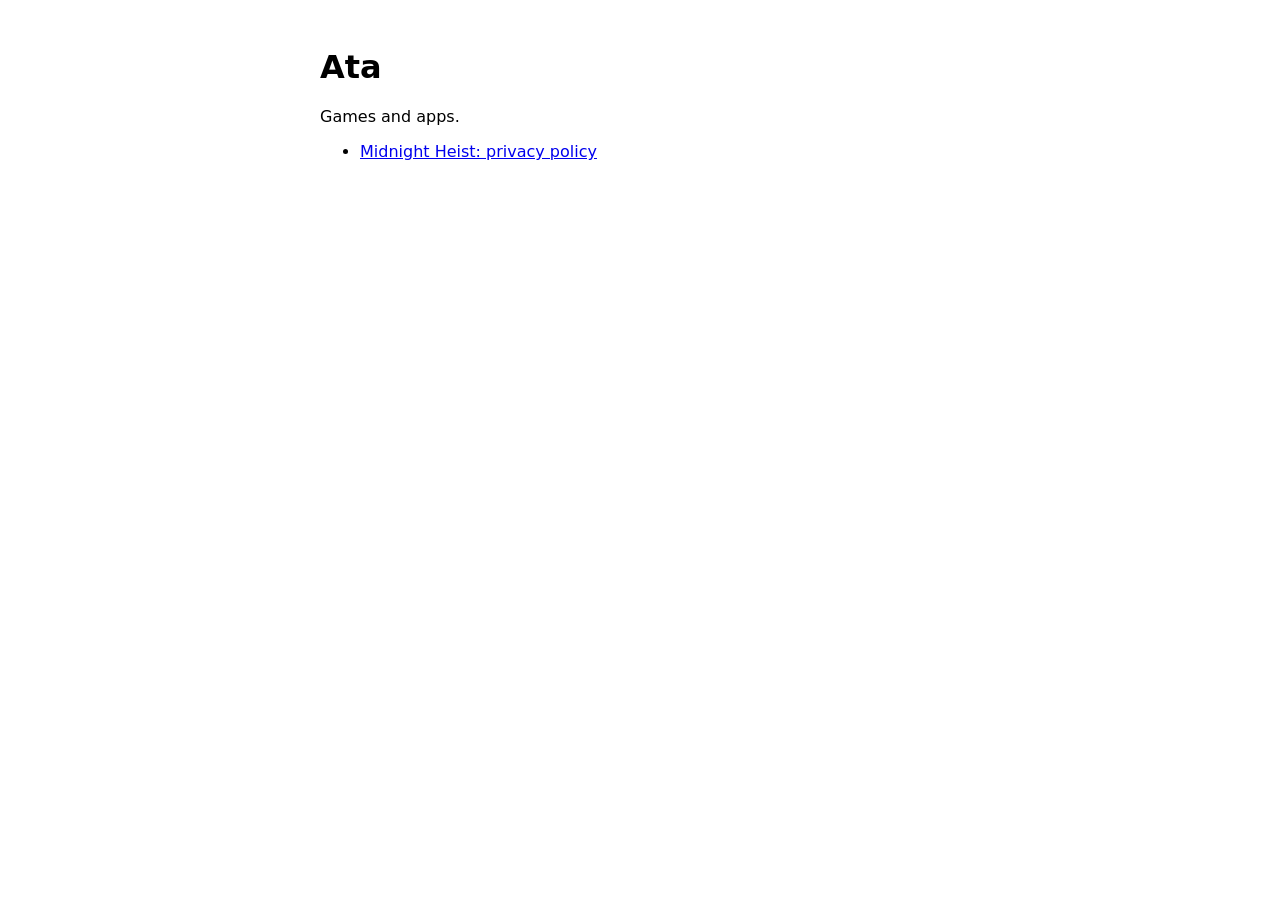
==== index.html @ 6eb3a42e "Site: Midnight Heist privacy policy and app-ads.txt" ====
<!doctype html><html lang="en"><head><meta charset="utf-8"><meta name="viewport" content="width=device-width,initial-scale=1"><title>Ata</title></head>
<body style="font-family:system-ui;max-width:40rem;margin:3rem auto;padding:0 1rem"><h1>Ata</h1><p>Games and apps.</p><ul><li><a href="/midnight-heist/privacy.html">Midnight Heist: privacy policy</a></li></ul></body></html>
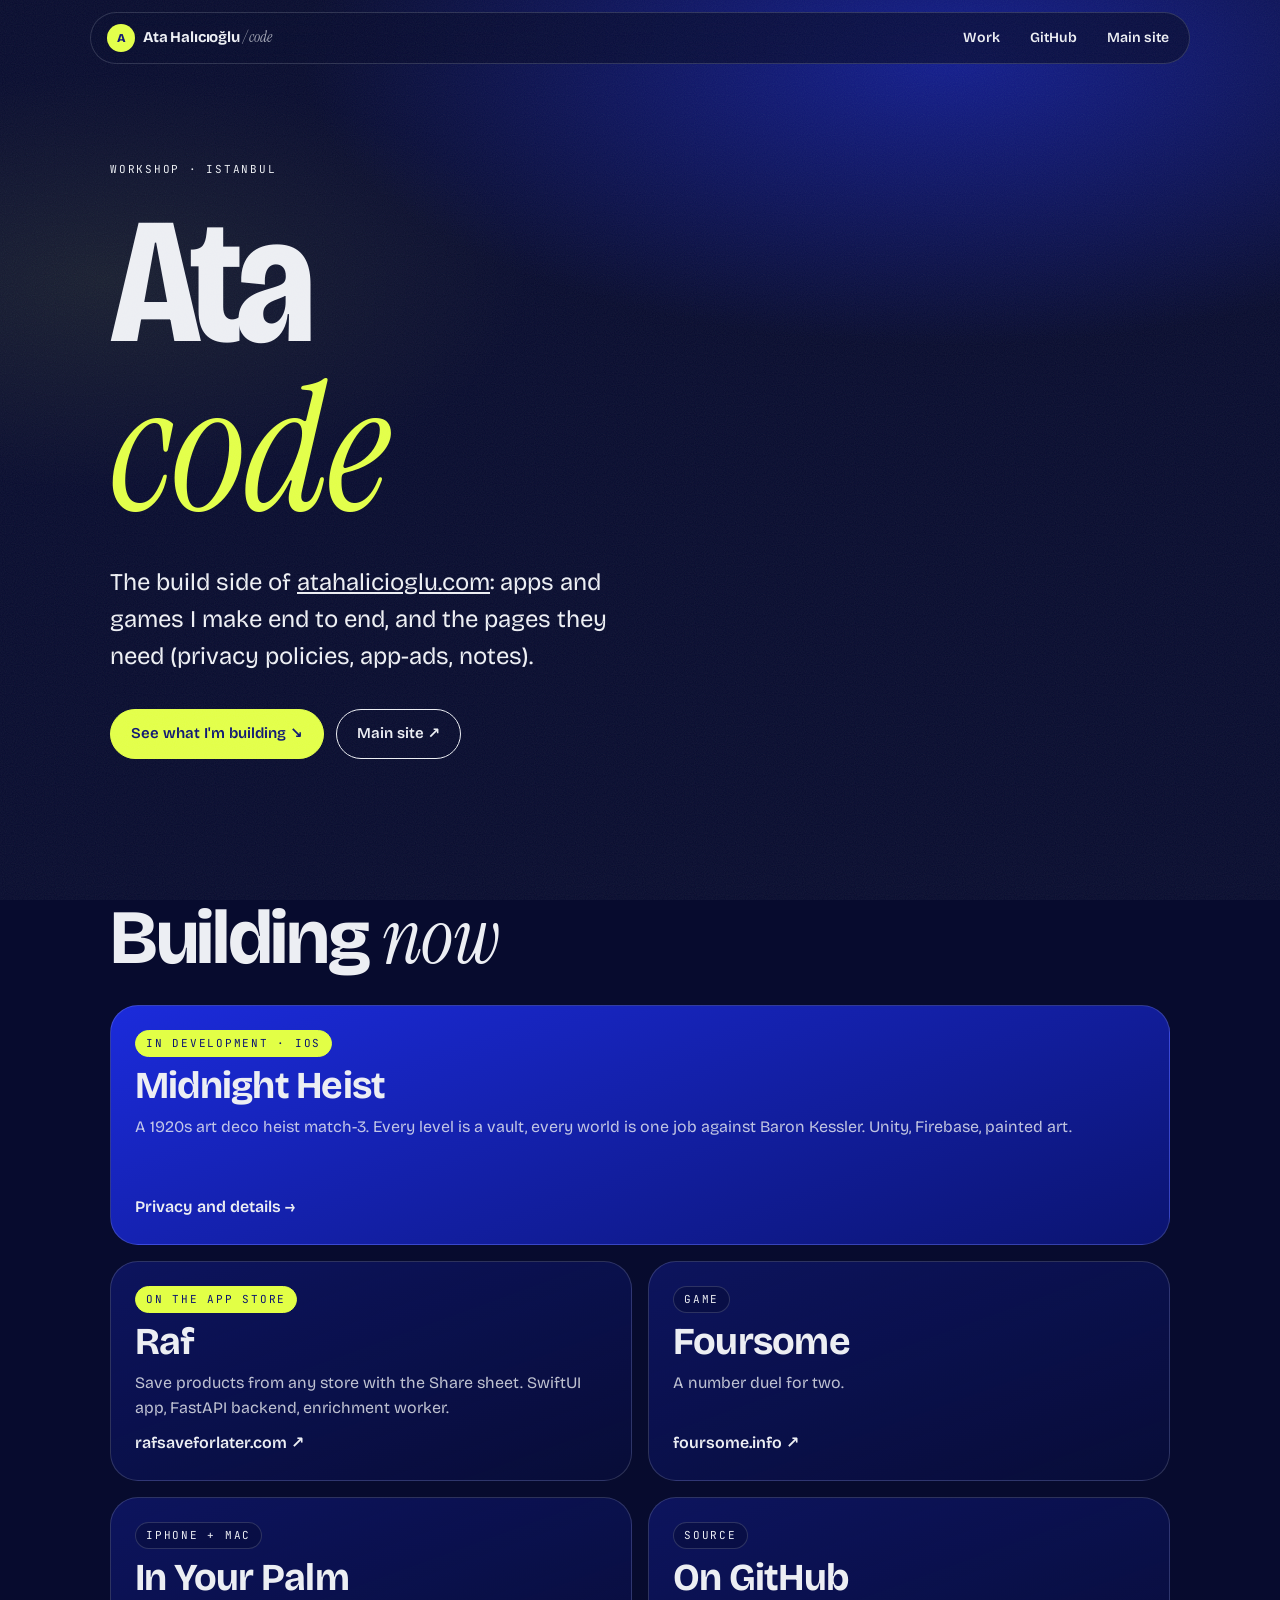
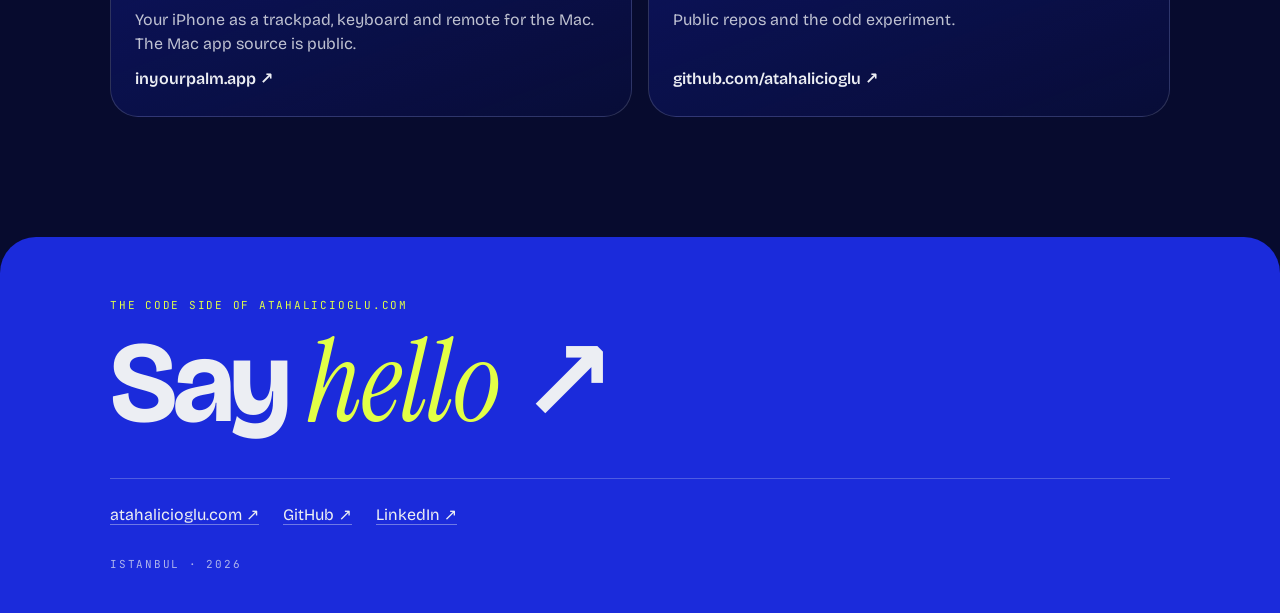
==== commit bd4080e9: "Restyle: night version of atahalicioglu.com, projects, Midnight Heist page, 404" ====
--- a/index.html
+++ b/index.html
@@ -1,2 +1,26 @@
-<!doctype html><html lang="en"><head><meta charset="utf-8"><meta name="viewport" content="width=device-width,initial-scale=1"><title>Ata</title></head>
-<body style="font-family:system-ui;max-width:40rem;margin:3rem auto;padding:0 1rem"><h1>Ata</h1><p>Games and apps.</p><ul><li><a href="/midnight-heist/privacy.html">Midnight Heist: privacy policy</a></li></ul></body></html>
+<!doctype html><html lang="en"><head><meta charset="utf-8"><meta name="viewport" content="width=device-width,initial-scale=1"><meta name="color-scheme" content="dark"><meta name="theme-color" content="#070b2e">
+<title>Ata Halıcıoğlu / code</title><meta name="description" content="Code, builds and notes from Ata Halıcıoğlu: the games and apps behind atahalicioglu.com."><link rel="icon" href="/favicon.svg" type="image/svg+xml">
+<link rel="preconnect" href="https://fonts.googleapis.com"><link rel="preconnect" href="https://fonts.gstatic.com" crossorigin><link href="https://fonts.googleapis.com/css2?family=Bricolage+Grotesque:opsz,wdth,wght@12..96,75..100,200..800&family=Instrument+Serif:ital@0;1&family=JetBrains+Mono:wght@400;600&display=swap" rel="stylesheet"><link rel="stylesheet" href="/styles.css"></head><body>
+<header><div class="bar"><a class="brand" href="/"><span class="mark">A</span><span>Ata Halıcıoğlu <span class="muted em">/ code</span></span></a>
+<nav><a href="/#work">Work</a><a href="https://github.com/atahalicioglu" rel="noopener">GitHub</a><a href="https://atahalicioglu.com" rel="noopener">Main site</a></nav></div></header>
+<main>
+<section class="hero"><div class="glow"></div><div class="wrap" style="position:relative">
+<p class="label rise">Workshop · Istanbul</p>
+<h1 class="display rise" style="margin-top:20px">Ata<br><span class="em hi">code</span></h1>
+<p class="lede rise">The build side of <a href="https://atahalicioglu.com" rel="noopener">atahalicioglu.com</a>: apps and games I make end to end, and the pages they need (privacy policies, app-ads, notes).</p>
+<div class="actions rise"><a class="btn solid" href="#work">See what I'm building ↘</a><a class="btn" href="https://atahalicioglu.com" rel="noopener">Main site ↗</a></div>
+</div></section>
+<section class="block" id="work"><div class="wrap">
+<h2>Building <span class="em">now</span></h2>
+<div class="grid">
+<a class="card feature wide" href="/midnight-heist/"><span class="tag label live">In development · iOS</span><h3>Midnight Heist</h3><p>A 1920s art deco heist match-3. Every level is a vault, every world is one job against Baron Kessler. Unity, Firebase, painted art.</p><span class="go">Privacy and details →</span></a>
+<a class="card" href="https://rafsaveforlater.com" rel="noopener"><span class="tag label live">On the App Store</span><h3>Raf</h3><p>Save products from any store with the Share sheet. SwiftUI app, FastAPI backend, enrichment worker.</p><span class="go">rafsaveforlater.com ↗</span></a>
+<a class="card" href="https://foursome.info" rel="noopener"><span class="tag label">Game</span><h3>Foursome</h3><p>A number duel for two.</p><span class="go">foursome.info ↗</span></a>
+<a class="card" href="https://inyourpalm.app" rel="noopener"><span class="tag label">iPhone + Mac</span><h3>In Your Palm</h3><p>Your iPhone as a trackpad, keyboard and remote for the Mac. The Mac app source is public.</p><span class="go">inyourpalm.app ↗</span></a>
+<a class="card" href="https://github.com/atahalicioglu" rel="noopener"><span class="tag label">Source</span><h3>On GitHub</h3><p>Public repos and the odd experiment.</p><span class="go">github.com/atahalicioglu ↗</span></a>
+</div></div></section>
+</main>
+<footer><div class="wrap"><p class="label hi" style="margin:0">The code side of atahalicioglu.com</p>
+<a class="big" href="https://atahalicioglu.com/contact">Say <span class="em hi">hello</span> ↗</a>
+<ul><li><a href="https://atahalicioglu.com" rel="noopener">atahalicioglu.com ↗</a></li><li><a href="https://github.com/atahalicioglu" rel="noopener">GitHub ↗</a></li><li><a href="https://www.linkedin.com/in/atahalicioglu/" rel="noopener">LinkedIn ↗</a></li></ul>
+<p class="label" style="margin:28px 0 0;opacity:.7">Istanbul · 2026</p></div></footer></body></html>
--- a/styles.css
+++ b/styles.css
@@ -0,0 +1,68 @@
+/* Same family as atahalicioglu.com (Bricolage Grotesque, Instrument Serif, JetBrains Mono, the highlighter yellow),
+   turned around: night instead of paper, because this side is the workshop. */
+:root{--night:#070b2e;--night2:#0b1470;--ink:#1b2bdb;--paper:#eceef3;--hi:#e2ff46;--line:rgba(236,238,243,.16);--ease:cubic-bezier(.2,.8,.2,1)}
+*{box-sizing:border-box}
+html{scroll-behavior:smooth;color-scheme:dark}
+body{margin:0;background:var(--night);color:var(--paper);font-family:"Bricolage Grotesque",ui-sans-serif,system-ui,sans-serif;-webkit-font-smoothing:antialiased;line-height:1.55;overflow-x:hidden}
+body::before{content:"";position:fixed;inset:0;pointer-events:none;z-index:60;opacity:.08;mix-blend-mode:screen;background-image:url("data:image/svg+xml;utf8,<svg xmlns='http://www.w3.org/2000/svg' width='160' height='160'><filter id='n'><feTurbulence type='fractalNoise' baseFrequency='.9' numOctaves='2' stitchTiles='stitch'/></filter><rect width='100%' height='100%' filter='url(%23n)'/></svg>")}
+::selection{background:var(--hi);color:var(--night2)}
+a{color:inherit}
+:focus-visible{outline:2px solid var(--hi);outline-offset:3px;border-radius:4px}
+.wrap{max-width:1100px;margin:0 auto;padding:0 20px}
+.label{font-family:"JetBrains Mono",ui-monospace,monospace;font-size:11px;text-transform:uppercase;letter-spacing:.16em}
+.em{font-family:"Instrument Serif",Georgia,serif;font-style:italic;font-weight:400;letter-spacing:-.01em}
+.display{font-weight:700;letter-spacing:-.035em;line-height:.94;margin:0;font-stretch:85%}
+.hi{color:var(--hi)}
+.muted{opacity:.68}
+
+/* glow behind the hero: ink blue, like the main site's field */
+.glow{position:absolute;inset:-20% -10% auto -10%;height:90%;pointer-events:none;background:radial-gradient(60% 55% at 70% 30%,rgba(27,43,219,.55),transparent 70%),radial-gradient(40% 40% at 15% 60%,rgba(226,255,70,.08),transparent 70%)}
+
+header{position:fixed;inset:0 0 auto 0;z-index:50;padding:12px}
+.bar{max-width:1100px;margin:0 auto;display:flex;align-items:center;justify-content:space-between;gap:8px;border:1px solid var(--line);border-radius:999px;background:rgba(7,11,46,.7);backdrop-filter:blur(18px);-webkit-backdrop-filter:blur(18px);padding:6px 6px 6px 16px}
+.brand{display:flex;align-items:center;gap:8px;text-decoration:none;font-weight:700;letter-spacing:-.01em;font-size:15px}
+.mark{display:grid;place-items:center;width:28px;height:28px;border-radius:50%;background:var(--hi);color:var(--night2);font-size:12px;font-weight:800}
+nav{display:flex;gap:2px}
+nav a{text-decoration:none;font-size:14px;font-weight:600;padding:8px 14px;border-radius:999px;transition:background .3s var(--ease),color .3s var(--ease)}
+nav a:hover{background:var(--hi);color:var(--night2)}
+
+.btn{display:inline-flex;align-items:center;gap:8px;border:1.5px solid currentColor;border-radius:999px;padding:12px 20px;font-weight:600;font-size:15px;text-decoration:none;transition:background .35s var(--ease),color .35s var(--ease),transform .35s var(--ease)}
+.btn:hover{background:var(--hi);color:var(--night2);border-color:var(--hi)}
+.btn:active{transform:scale(.97)}
+.btn.solid{background:var(--hi);color:var(--night2);border-color:var(--hi)}
+.btn.solid:hover{background:var(--paper);border-color:var(--paper)}
+
+.hero{position:relative;overflow:hidden;padding:150px 0 70px}
+.hero h1{font-size:clamp(56px,14vw,190px)}
+.hero p.lede{max-width:34rem;font-size:clamp(18px,2.2vw,24px);margin:28px 0 0;opacity:.85}
+.actions{display:flex;flex-wrap:wrap;gap:12px;margin-top:34px}
+
+section.block{padding:70px 0 10px}
+h2{font-size:clamp(36px,6vw,80px);margin:0 0 28px;font-weight:700;letter-spacing:-.03em;line-height:1}
+.grid{display:grid;gap:16px}
+@media(min-width:760px){.grid{grid-template-columns:1fr 1fr}.grid .wide{grid-column:span 2}}
+.card{position:relative;display:flex;flex-direction:column;gap:10px;min-height:200px;padding:24px;border:1px solid var(--line);border-radius:28px;background:linear-gradient(160deg,rgba(27,43,219,.28),rgba(27,43,219,.06));text-decoration:none;transition:transform .45s var(--ease),border-color .3s,background .3s}
+a.card:hover{transform:translateY(-4px);border-color:var(--hi)}
+.card h3{margin:0;font-size:clamp(26px,3.2vw,38px);font-weight:700;letter-spacing:-.02em;line-height:1.02}
+.card p{margin:0;opacity:.8}
+.card .go{margin-top:auto;font-weight:600}
+.card.feature{background:linear-gradient(160deg,#1b2bdb,#0b1470);min-height:240px}
+.tag{align-self:flex-start;border:1px solid var(--line);border-radius:999px;padding:4px 10px;background:rgba(7,11,46,.4)}
+.tag.live{background:var(--hi);color:var(--night2);border-color:var(--hi)}
+
+footer{margin-top:110px;border-radius:36px 36px 0 0;background:var(--ink);padding:60px 0 40px}
+footer .big{font-size:clamp(44px,9vw,120px);font-weight:700;letter-spacing:-.035em;line-height:.95;margin:14px 0 0;display:block;text-decoration:none}
+footer ul{list-style:none;margin:40px 0 0;padding:24px 0 0;border-top:1px solid rgba(236,238,243,.25);display:flex;flex-wrap:wrap;gap:8px 24px}
+footer li a{text-decoration:none;border-bottom:1px solid rgba(236,238,243,.4)}
+footer li a:hover{border-color:var(--hi);color:var(--hi)}
+
+/* policy page */
+.doc{padding:130px 0 20px;max-width:46rem}
+.doc h1{font-size:clamp(40px,8vw,84px)}
+.doc h2{font-size:clamp(24px,3vw,32px);margin:42px 0 10px;letter-spacing:-.02em}
+.doc p,.doc li{font-size:17px;opacity:.9}
+.doc ul{padding-left:1.2em}
+.doc a{color:var(--hi);text-underline-offset:3px}
+
+@media(prefers-reduced-motion:no-preference){.rise{animation:rise .8s var(--ease) both}.rise:nth-child(2){animation-delay:.08s}.rise:nth-child(3){animation-delay:.16s}}
+@keyframes rise{from{opacity:0;transform:translateY(18px)}to{opacity:1;transform:none}}
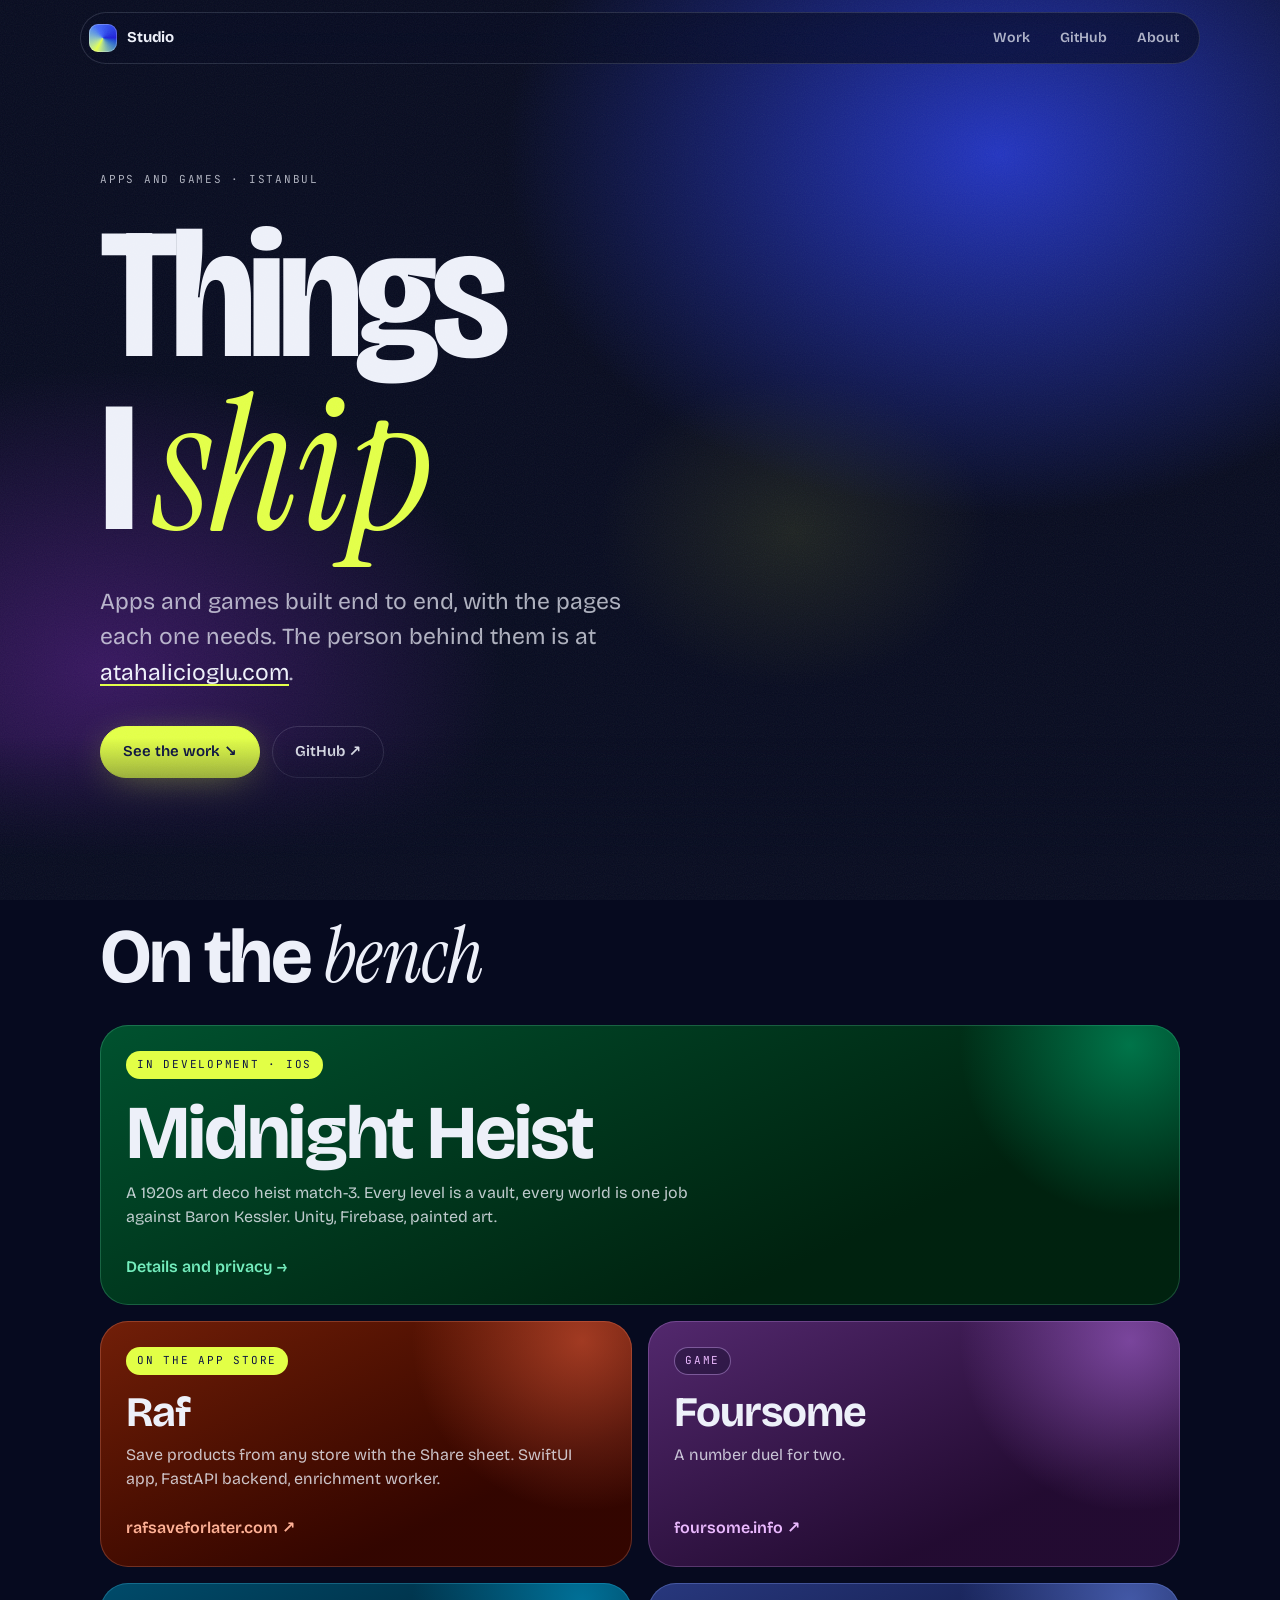
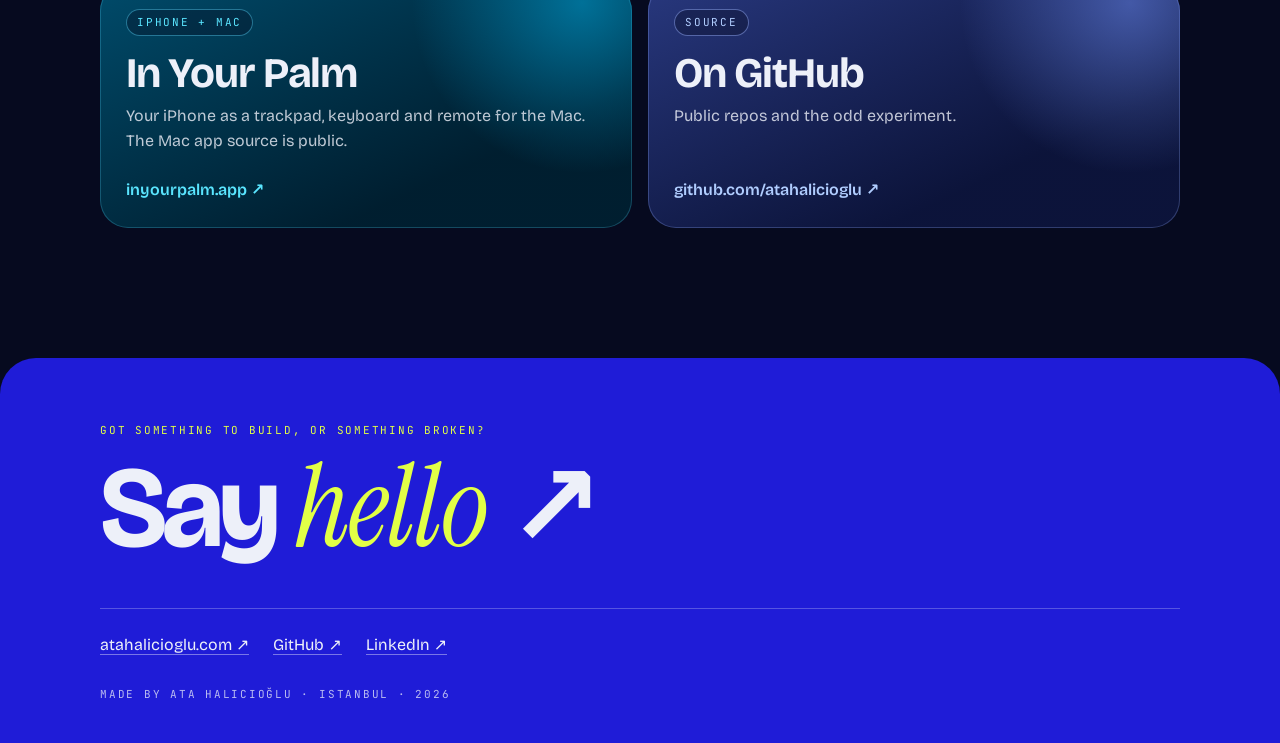
==== commit 284a8560: "Studio redesign: OKLCH colour system, per-project hues, 'Things I ship' hero; fix policy page gutter" ====
--- a/index.html
+++ b/index.html
@@ -1,26 +1,26 @@
-<!doctype html><html lang="en"><head><meta charset="utf-8"><meta name="viewport" content="width=device-width,initial-scale=1"><meta name="color-scheme" content="dark"><meta name="theme-color" content="#070b2e">
-<title>Ata Halıcıoğlu / code</title><meta name="description" content="Code, builds and notes from Ata Halıcıoğlu: the games and apps behind atahalicioglu.com."><link rel="icon" href="/favicon.svg" type="image/svg+xml">
+<!doctype html><html lang="en"><head><meta charset="utf-8"><meta name="viewport" content="width=device-width,initial-scale=1"><meta name="color-scheme" content="dark"><meta name="theme-color" content="#0a0d24">
+<title>Studio: apps and games</title><meta name="description" content="Apps and games built end to end, with the pages each one needs."><link rel="icon" href="/favicon.svg" type="image/svg+xml">
 <link rel="preconnect" href="https://fonts.googleapis.com"><link rel="preconnect" href="https://fonts.gstatic.com" crossorigin><link href="https://fonts.googleapis.com/css2?family=Bricolage+Grotesque:opsz,wdth,wght@12..96,75..100,200..800&family=Instrument+Serif:ital@0;1&family=JetBrains+Mono:wght@400;600&display=swap" rel="stylesheet"><link rel="stylesheet" href="/styles.css"></head><body>
-<header><div class="bar"><a class="brand" href="/"><span class="mark">A</span><span>Ata Halıcıoğlu <span class="muted em">/ code</span></span></a>
-<nav><a href="/#work">Work</a><a href="https://github.com/atahalicioglu" rel="noopener">GitHub</a><a href="https://atahalicioglu.com" rel="noopener">Main site</a></nav></div></header>
+<header><div class="bar"><a class="brand" href="/" aria-label="Studio home"><span class="mark"></span><span>Studio</span></a>
+<nav><a href="/#work">Work</a><a href="https://github.com/atahalicioglu" rel="noopener">GitHub</a><a href="https://atahalicioglu.com" rel="noopener">About</a></nav></div></header>
 <main>
 <section class="hero"><div class="glow"></div><div class="wrap" style="position:relative">
-<p class="label rise">Workshop · Istanbul</p>
-<h1 class="display rise" style="margin-top:20px">Ata<br><span class="em hi">code</span></h1>
-<p class="lede rise">The build side of <a href="https://atahalicioglu.com" rel="noopener">atahalicioglu.com</a>: apps and games I make end to end, and the pages they need (privacy policies, app-ads, notes).</p>
-<div class="actions rise"><a class="btn solid" href="#work">See what I'm building ↘</a><a class="btn" href="https://atahalicioglu.com" rel="noopener">Main site ↗</a></div>
+<p class="label rise soft">Apps and games · Istanbul</p>
+<h1 class="display rise" style="margin-top:22px">Things<br>I <span class="em hi">ship</span></h1>
+<p class="lede rise">Apps and games built end to end, with the pages each one needs. The person behind them is at <a href="https://atahalicioglu.com" rel="noopener">atahalicioglu.com</a>.</p>
+<div class="actions rise"><a class="btn solid" href="#work">See the work ↘</a><a class="btn" href="https://github.com/atahalicioglu" rel="noopener">GitHub ↗</a></div>
 </div></section>
 <section class="block" id="work"><div class="wrap">
-<h2>Building <span class="em">now</span></h2>
+<h2>On the <span class="em">bench</span></h2>
 <div class="grid">
-<a class="card feature wide" href="/midnight-heist/"><span class="tag label live">In development · iOS</span><h3>Midnight Heist</h3><p>A 1920s art deco heist match-3. Every level is a vault, every world is one job against Baron Kessler. Unity, Firebase, painted art.</p><span class="go">Privacy and details →</span></a>
-<a class="card" href="https://rafsaveforlater.com" rel="noopener"><span class="tag label live">On the App Store</span><h3>Raf</h3><p>Save products from any store with the Share sheet. SwiftUI app, FastAPI backend, enrichment worker.</p><span class="go">rafsaveforlater.com ↗</span></a>
-<a class="card" href="https://foursome.info" rel="noopener"><span class="tag label">Game</span><h3>Foursome</h3><p>A number duel for two.</p><span class="go">foursome.info ↗</span></a>
-<a class="card" href="https://inyourpalm.app" rel="noopener"><span class="tag label">iPhone + Mac</span><h3>In Your Palm</h3><p>Your iPhone as a trackpad, keyboard and remote for the Mac. The Mac app source is public.</p><span class="go">inyourpalm.app ↗</span></a>
-<a class="card" href="https://github.com/atahalicioglu" rel="noopener"><span class="tag label">Source</span><h3>On GitHub</h3><p>Public repos and the odd experiment.</p><span class="go">github.com/atahalicioglu ↗</span></a>
+<a class="card wide h-heist" href="/midnight-heist/"><span class="tag label live">In development · iOS</span><h3>Midnight Heist</h3><p>A 1920s art deco heist match-3. Every level is a vault, every world is one job against Baron Kessler. Unity, Firebase, painted art.</p><span class="go">Details and privacy →</span></a>
+<a class="card h-raf" href="https://rafsaveforlater.com" rel="noopener"><span class="tag label live">On the App Store</span><h3>Raf</h3><p>Save products from any store with the Share sheet. SwiftUI app, FastAPI backend, enrichment worker.</p><span class="go">rafsaveforlater.com ↗</span></a>
+<a class="card h-four" href="https://foursome.info" rel="noopener"><span class="tag label">Game</span><h3>Foursome</h3><p>A number duel for two.</p><span class="go">foursome.info ↗</span></a>
+<a class="card h-palm" href="https://inyourpalm.app" rel="noopener"><span class="tag label">iPhone + Mac</span><h3>In Your Palm</h3><p>Your iPhone as a trackpad, keyboard and remote for the Mac. The Mac app source is public.</p><span class="go">inyourpalm.app ↗</span></a>
+<a class="card h-git" href="https://github.com/atahalicioglu" rel="noopener"><span class="tag label">Source</span><h3>On GitHub</h3><p>Public repos and the odd experiment.</p><span class="go">github.com/atahalicioglu ↗</span></a>
 </div></div></section>
 </main>
-<footer><div class="wrap"><p class="label hi" style="margin:0">The code side of atahalicioglu.com</p>
-<a class="big" href="https://atahalicioglu.com/contact">Say <span class="em hi">hello</span> ↗</a>
+<footer><div class="wrap"><p class="label hi" style="margin:0">Got something to build, or something broken?</p>
+<a class="big" href="https://atahalicioglu.com/contact" rel="noopener">Say <span class="em hi">hello</span> ↗</a>
 <ul><li><a href="https://atahalicioglu.com" rel="noopener">atahalicioglu.com ↗</a></li><li><a href="https://github.com/atahalicioglu" rel="noopener">GitHub ↗</a></li><li><a href="https://www.linkedin.com/in/atahalicioglu/" rel="noopener">LinkedIn ↗</a></li></ul>
-<p class="label" style="margin:28px 0 0;opacity:.7">Istanbul · 2026</p></div></footer></body></html>
+<p class="label" style="margin:28px 0 0;opacity:.75">Made by Ata Halıcıoğlu · Istanbul · 2026</p></div></footer></body></html>
--- a/styles.css
+++ b/styles.css
@@ -1,68 +1,95 @@
-/* Same family as atahalicioglu.com (Bricolage Grotesque, Instrument Serif, JetBrains Mono, the highlighter yellow),
-   turned around: night instead of paper, because this side is the workshop. */
-:root{--night:#070b2e;--night2:#0b1470;--ink:#1b2bdb;--paper:#eceef3;--hi:#e2ff46;--line:rgba(236,238,243,.16);--ease:cubic-bezier(.2,.8,.2,1)}
+/* Sister of atahalicioglu.com: same type (Bricolage Grotesque, Instrument Serif, JetBrains Mono) and the same highlighter.
+   Colour system, all in OKLCH so steps look even to the eye:
+   - 60%: a blue-black ground (hue 270) in three lightness steps: ground, raised, line.
+   - 30%: ultramarine (the main site's ink), used for glow and the footer.
+   - 10%: the highlighter yellow-green. Yellow is the complement of blue-violet, so it is the one colour that pops; it is
+     kept for things you can act on (buttons, live tags, hover).
+   - Each project card gets its own hue at the SAME lightness and chroma, so the cards differ in colour but weigh the same. */
+:root{
+  --ground:oklch(.155 .045 270); --raised:oklch(.205 .06 270); --line:oklch(.95 .02 270/.14);
+  --text:oklch(.955 .012 270); --soft:oklch(.955 .012 270/.72);
+  --ultra:oklch(.42 .26 268); --ultra-lift:oklch(.58 .22 268);
+  --hi:#e2ff46; --on-hi:oklch(.22 .09 270);
+  --ease:cubic-bezier(.2,.8,.2,1)
+}
 *{box-sizing:border-box}
 html{scroll-behavior:smooth;color-scheme:dark}
-body{margin:0;background:var(--night);color:var(--paper);font-family:"Bricolage Grotesque",ui-sans-serif,system-ui,sans-serif;-webkit-font-smoothing:antialiased;line-height:1.55;overflow-x:hidden}
-body::before{content:"";position:fixed;inset:0;pointer-events:none;z-index:60;opacity:.08;mix-blend-mode:screen;background-image:url("data:image/svg+xml;utf8,<svg xmlns='http://www.w3.org/2000/svg' width='160' height='160'><filter id='n'><feTurbulence type='fractalNoise' baseFrequency='.9' numOctaves='2' stitchTiles='stitch'/></filter><rect width='100%' height='100%' filter='url(%23n)'/></svg>")}
-::selection{background:var(--hi);color:var(--night2)}
+body{margin:0;background:var(--ground);color:var(--text);font-family:"Bricolage Grotesque",ui-sans-serif,system-ui,sans-serif;-webkit-font-smoothing:antialiased;line-height:1.55;overflow-x:hidden}
+body::before{content:"";position:fixed;inset:0;pointer-events:none;z-index:60;opacity:.07;mix-blend-mode:screen;background-image:url("data:image/svg+xml;utf8,<svg xmlns='http://www.w3.org/2000/svg' width='160' height='160'><filter id='n'><feTurbulence type='fractalNoise' baseFrequency='.9' numOctaves='2' stitchTiles='stitch'/></filter><rect width='100%' height='100%' filter='url(%23n)'/></svg>")}
+::selection{background:var(--hi);color:var(--on-hi)}
 a{color:inherit}
-:focus-visible{outline:2px solid var(--hi);outline-offset:3px;border-radius:4px}
-.wrap{max-width:1100px;margin:0 auto;padding:0 20px}
+:focus-visible{outline:2px solid var(--hi);outline-offset:3px;border-radius:6px}
+.wrap{max-width:1120px;margin:0 auto;padding:0 20px}
 .label{font-family:"JetBrains Mono",ui-monospace,monospace;font-size:11px;text-transform:uppercase;letter-spacing:.16em}
 .em{font-family:"Instrument Serif",Georgia,serif;font-style:italic;font-weight:400;letter-spacing:-.01em}
-.display{font-weight:700;letter-spacing:-.035em;line-height:.94;margin:0;font-stretch:85%}
+.display{font-weight:700;letter-spacing:-.04em;line-height:.92;margin:0;font-stretch:85%}
 .hi{color:var(--hi)}
-.muted{opacity:.68}
-
-/* glow behind the hero: ink blue, like the main site's field */
-.glow{position:absolute;inset:-20% -10% auto -10%;height:90%;pointer-events:none;background:radial-gradient(60% 55% at 70% 30%,rgba(27,43,219,.55),transparent 70%),radial-gradient(40% 40% at 15% 60%,rgba(226,255,70,.08),transparent 70%)}
+.soft{color:var(--soft)}
 
 header{position:fixed;inset:0 0 auto 0;z-index:50;padding:12px}
-.bar{max-width:1100px;margin:0 auto;display:flex;align-items:center;justify-content:space-between;gap:8px;border:1px solid var(--line);border-radius:999px;background:rgba(7,11,46,.7);backdrop-filter:blur(18px);-webkit-backdrop-filter:blur(18px);padding:6px 6px 6px 16px}
-.brand{display:flex;align-items:center;gap:8px;text-decoration:none;font-weight:700;letter-spacing:-.01em;font-size:15px}
-.mark{display:grid;place-items:center;width:28px;height:28px;border-radius:50%;background:var(--hi);color:var(--night2);font-size:12px;font-weight:800}
+.bar{max-width:1120px;margin:0 auto;display:flex;align-items:center;justify-content:space-between;gap:8px;border:1px solid var(--line);border-radius:999px;background:oklch(.155 .045 270/.72);backdrop-filter:blur(18px) saturate(1.4);-webkit-backdrop-filter:blur(18px) saturate(1.4);padding:6px 6px 6px 8px}
+.brand{display:flex;align-items:center;gap:10px;text-decoration:none;font-weight:700;letter-spacing:-.01em;font-size:15px}
+.mark{display:block;width:28px;height:28px;border-radius:9px;background:conic-gradient(from 210deg,var(--hi),var(--ultra-lift),var(--ultra),var(--hi));box-shadow:inset 0 0 0 1px oklch(1 0 0/.25)}
 nav{display:flex;gap:2px}
-nav a{text-decoration:none;font-size:14px;font-weight:600;padding:8px 14px;border-radius:999px;transition:background .3s var(--ease),color .3s var(--ease)}
-nav a:hover{background:var(--hi);color:var(--night2)}
+nav a{text-decoration:none;font-size:14px;font-weight:600;padding:8px 14px;border-radius:999px;color:var(--soft);transition:background .3s var(--ease),color .3s var(--ease)}
+nav a:hover{background:var(--hi);color:var(--on-hi)}
 
-.btn{display:inline-flex;align-items:center;gap:8px;border:1.5px solid currentColor;border-radius:999px;padding:12px 20px;font-weight:600;font-size:15px;text-decoration:none;transition:background .35s var(--ease),color .35s var(--ease),transform .35s var(--ease)}
-.btn:hover{background:var(--hi);color:var(--night2);border-color:var(--hi)}
+.btn{display:inline-flex;align-items:center;gap:8px;border:1.5px solid var(--line);border-radius:999px;padding:13px 22px;font-weight:600;font-size:15px;text-decoration:none;transition:background .35s var(--ease),color .35s var(--ease),border-color .35s var(--ease),transform .35s var(--ease)}
+.btn:hover{background:var(--text);color:var(--on-hi);border-color:var(--text)}
 .btn:active{transform:scale(.97)}
-.btn.solid{background:var(--hi);color:var(--night2);border-color:var(--hi)}
-.btn.solid:hover{background:var(--paper);border-color:var(--paper)}
+.btn.solid{background:var(--hi);color:var(--on-hi);border-color:var(--hi);box-shadow:0 10px 40px -12px color-mix(in oklch,var(--hi) 70%,transparent)}
+.btn.solid:hover{background:var(--text);border-color:var(--text)}
 
-.hero{position:relative;overflow:hidden;padding:150px 0 70px}
-.hero h1{font-size:clamp(56px,14vw,190px)}
-.hero p.lede{max-width:34rem;font-size:clamp(18px,2.2vw,24px);margin:28px 0 0;opacity:.85}
-.actions{display:flex;flex-wrap:wrap;gap:12px;margin-top:34px}
+/* hero: an ultramarine light from the upper right, a violet echo lower left (analogous to the blue), faint yellow kiss */
+.hero{position:relative;overflow:hidden;padding:160px 0 80px}
+.glow{position:absolute;inset:0;pointer-events:none;background:
+  radial-gradient(55% 60% at 78% 18%,oklch(.5 .26 268/.75),transparent 70%),
+  radial-gradient(45% 50% at 8% 78%,oklch(.45 .2 305/.45),transparent 70%),
+  radial-gradient(22% 26% at 62% 62%,oklch(.93 .2 115/.10),transparent 70%)}
+.hero::after{content:"";position:absolute;inset:auto 0 0 0;height:120px;background:linear-gradient(transparent,var(--ground));pointer-events:none}
+.hero h1{font-size:clamp(60px,14.5vw,200px)}
+.hero p.lede{max-width:33rem;font-size:clamp(18px,2.1vw,23px);margin:30px 0 0;color:var(--soft)}
+.hero p.lede a{color:var(--text);text-underline-offset:4px;text-decoration-color:var(--hi)}
+.actions{display:flex;flex-wrap:wrap;gap:12px;margin-top:36px}
 
-section.block{padding:70px 0 10px}
-h2{font-size:clamp(36px,6vw,80px);margin:0 0 28px;font-weight:700;letter-spacing:-.03em;line-height:1}
+section.block{padding:60px 0 10px}
+h2{font-size:clamp(36px,6vw,84px);margin:0 0 30px;font-weight:700;letter-spacing:-.035em;line-height:1}
 .grid{display:grid;gap:16px}
 @media(min-width:760px){.grid{grid-template-columns:1fr 1fr}.grid .wide{grid-column:span 2}}
-.card{position:relative;display:flex;flex-direction:column;gap:10px;min-height:200px;padding:24px;border:1px solid var(--line);border-radius:28px;background:linear-gradient(160deg,rgba(27,43,219,.28),rgba(27,43,219,.06));text-decoration:none;transition:transform .45s var(--ease),border-color .3s,background .3s}
-a.card:hover{transform:translateY(-4px);border-color:var(--hi)}
-.card h3{margin:0;font-size:clamp(26px,3.2vw,38px);font-weight:700;letter-spacing:-.02em;line-height:1.02}
-.card p{margin:0;opacity:.8}
-.card .go{margin-top:auto;font-weight:600}
-.card.feature{background:linear-gradient(160deg,#1b2bdb,#0b1470);min-height:240px}
-.tag{align-self:flex-start;border:1px solid var(--line);border-radius:999px;padding:4px 10px;background:rgba(7,11,46,.4)}
-.tag.live{background:var(--hi);color:var(--night2);border-color:var(--hi)}
 
-footer{margin-top:110px;border-radius:36px 36px 0 0;background:var(--ink);padding:60px 0 40px}
-footer .big{font-size:clamp(44px,9vw,120px);font-weight:700;letter-spacing:-.035em;line-height:.95;margin:14px 0 0;display:block;text-decoration:none}
-footer ul{list-style:none;margin:40px 0 0;padding:24px 0 0;border-top:1px solid rgba(236,238,243,.25);display:flex;flex-wrap:wrap;gap:8px 24px}
-footer li a{text-decoration:none;border-bottom:1px solid rgba(236,238,243,.4)}
+/* cards: --h is the project's hue. Same lightness and chroma for every card. */
+.card{--h:270;--tint:oklch(.86 .13 var(--h));position:relative;overflow:hidden;display:flex;flex-direction:column;gap:10px;min-height:220px;padding:26px;border-radius:28px;text-decoration:none;
+  background:linear-gradient(155deg,oklch(.37 .12 var(--h)),oklch(.21 .075 var(--h)) 72%);
+  box-shadow:inset 0 0 0 1px oklch(.86 .13 var(--h)/.22);transition:transform .5s var(--ease),box-shadow .35s var(--ease)}
+.card::after{content:"";position:absolute;width:340px;height:340px;right:-120px;top:-150px;border-radius:50%;background:radial-gradient(closest-side,oklch(.7 .19 var(--h)/.5),transparent);pointer-events:none;transition:transform .7s var(--ease)}
+a.card:hover{transform:translateY(-5px);box-shadow:inset 0 0 0 1.5px var(--tint),0 30px 60px -30px oklch(.5 .2 var(--h)/.8)}
+a.card:hover::after{transform:scale(1.25)}
+.card>*{position:relative;z-index:1}
+.card h3{margin:6px 0 0;font-size:clamp(28px,3.4vw,42px);font-weight:700;letter-spacing:-.025em;line-height:1}
+.card p{margin:0;color:oklch(.955 .012 270/.8);max-width:36rem}
+.card .go{margin-top:auto;padding-top:14px;font-weight:600;color:var(--tint)}
+.card.wide{min-height:280px}
+.card.wide h3{font-size:clamp(40px,6vw,76px)}
+.tag{align-self:flex-start;border-radius:999px;padding:5px 11px;color:var(--tint);box-shadow:inset 0 0 0 1px oklch(.86 .13 var(--h)/.4);background:oklch(.155 .045 270/.35)}
+.tag.live{background:var(--hi);color:var(--on-hi);box-shadow:none}
+.h-heist{--h:165}.h-raf{--h:35}.h-four{--h:310}.h-palm{--h:220}.h-git{--h:270}
+
+footer{margin-top:120px;border-radius:36px 36px 0 0;background:var(--ultra);padding:64px 0 40px}
+footer .big{font-size:clamp(44px,9vw,128px);font-weight:700;letter-spacing:-.04em;line-height:.95;margin:14px 0 0;display:block;text-decoration:none}
+footer ul{list-style:none;margin:44px 0 0;padding:24px 0 0;border-top:1px solid oklch(1 0 0/.25);display:flex;flex-wrap:wrap;gap:8px 24px}
+footer li a{text-decoration:none;border-bottom:1px solid oklch(1 0 0/.4)}
 footer li a:hover{border-color:var(--hi);color:var(--hi)}
 
 /* policy page */
-.doc{padding:130px 0 20px;max-width:46rem}
+.doc{padding:140px 20px 20px;max-width:46rem}
 .doc h1{font-size:clamp(40px,8vw,84px)}
-.doc h2{font-size:clamp(24px,3vw,32px);margin:42px 0 10px;letter-spacing:-.02em}
-.doc p,.doc li{font-size:17px;opacity:.9}
+.doc h2{font-size:clamp(23px,3vw,30px);margin:44px 0 10px;letter-spacing:-.02em}
+.doc p,.doc li{font-size:17px;color:oklch(.955 .012 270/.86)}
 .doc ul{padding-left:1.2em}
+.doc li::marker{color:var(--hi)}
 .doc a{color:var(--hi);text-underline-offset:3px}
 
-@media(prefers-reduced-motion:no-preference){.rise{animation:rise .8s var(--ease) both}.rise:nth-child(2){animation-delay:.08s}.rise:nth-child(3){animation-delay:.16s}}
-@keyframes rise{from{opacity:0;transform:translateY(18px)}to{opacity:1;transform:none}}
+@media(max-width:520px){nav a{padding:8px 10px;font-size:13px}.hero{padding-top:130px}}
+@media(prefers-reduced-motion:no-preference){.rise{animation:rise .9s var(--ease) both}.rise:nth-child(2){animation-delay:.08s}.rise:nth-child(3){animation-delay:.16s}.rise:nth-child(4){animation-delay:.24s}}
+/* movement only: if an animation never runs (background tab, reduced power) the text is still there */
+@keyframes rise{from{transform:translateY(22px)}to{transform:none}}
